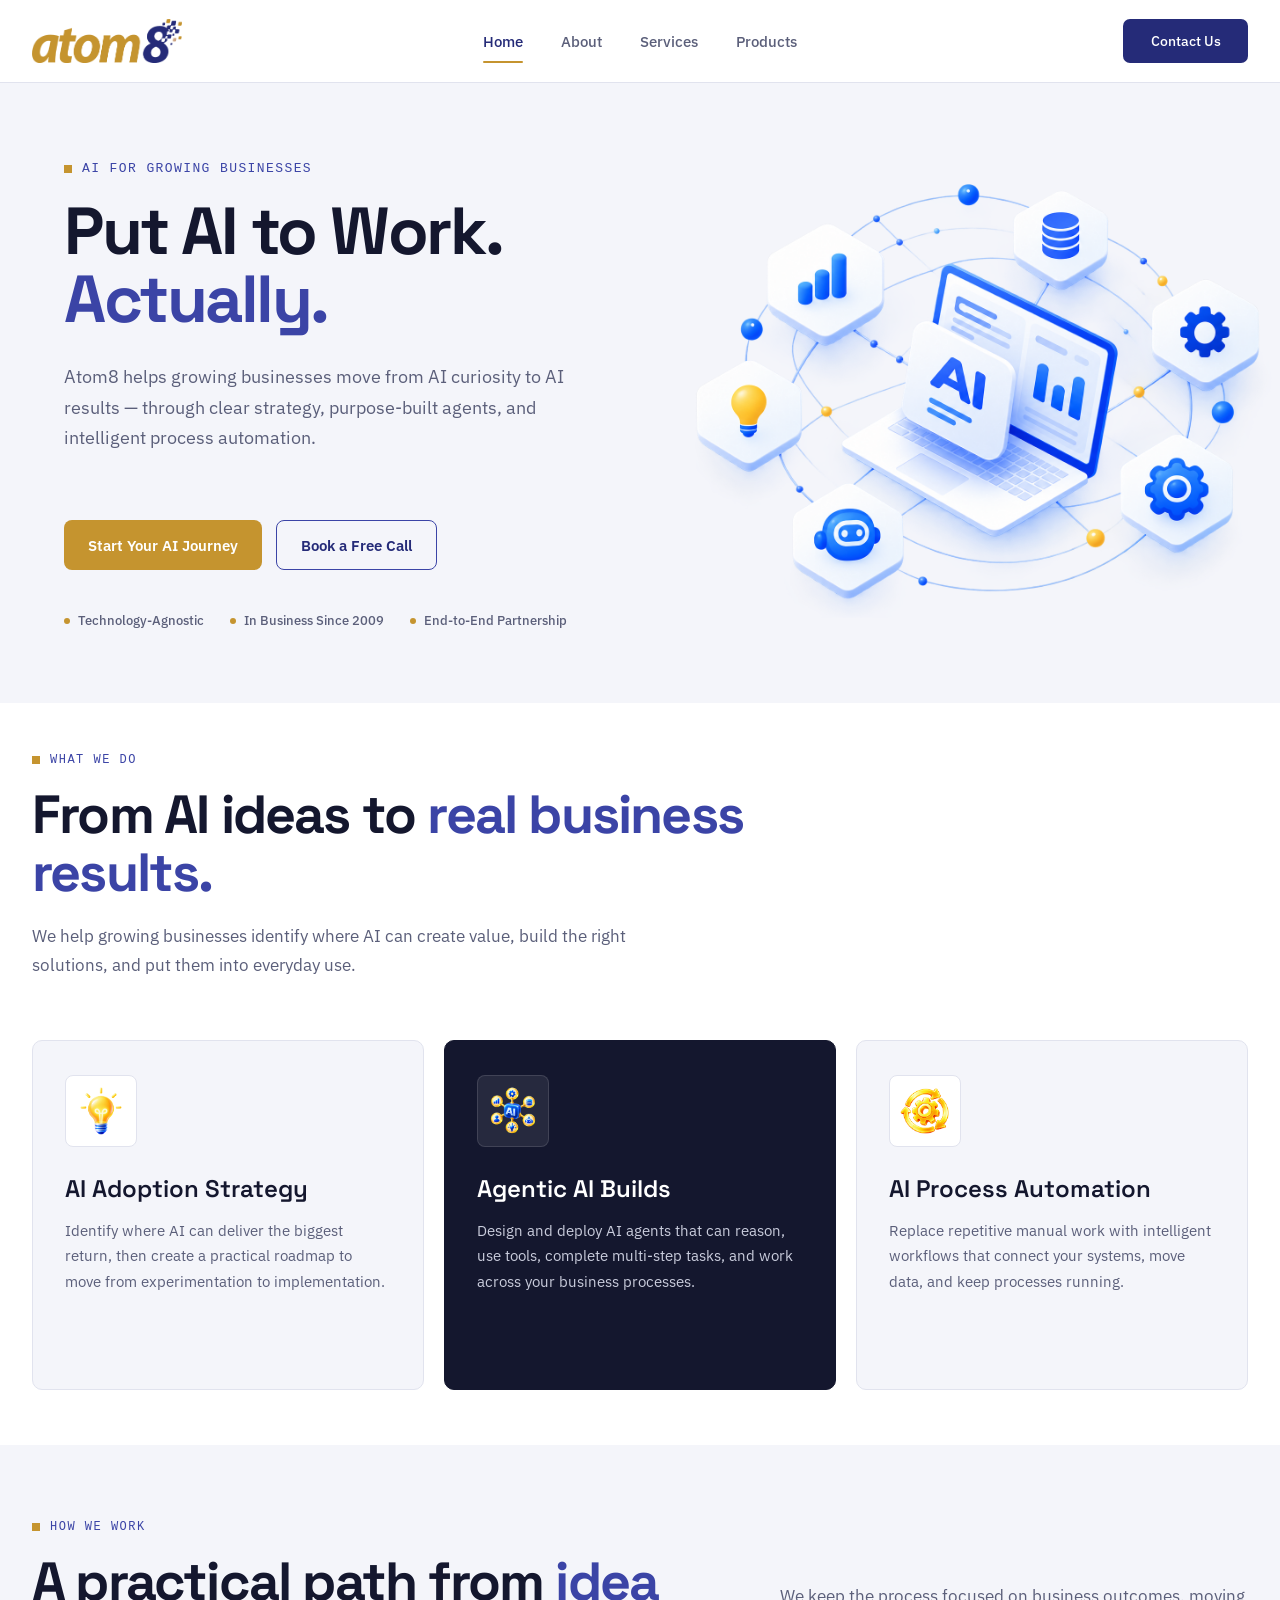
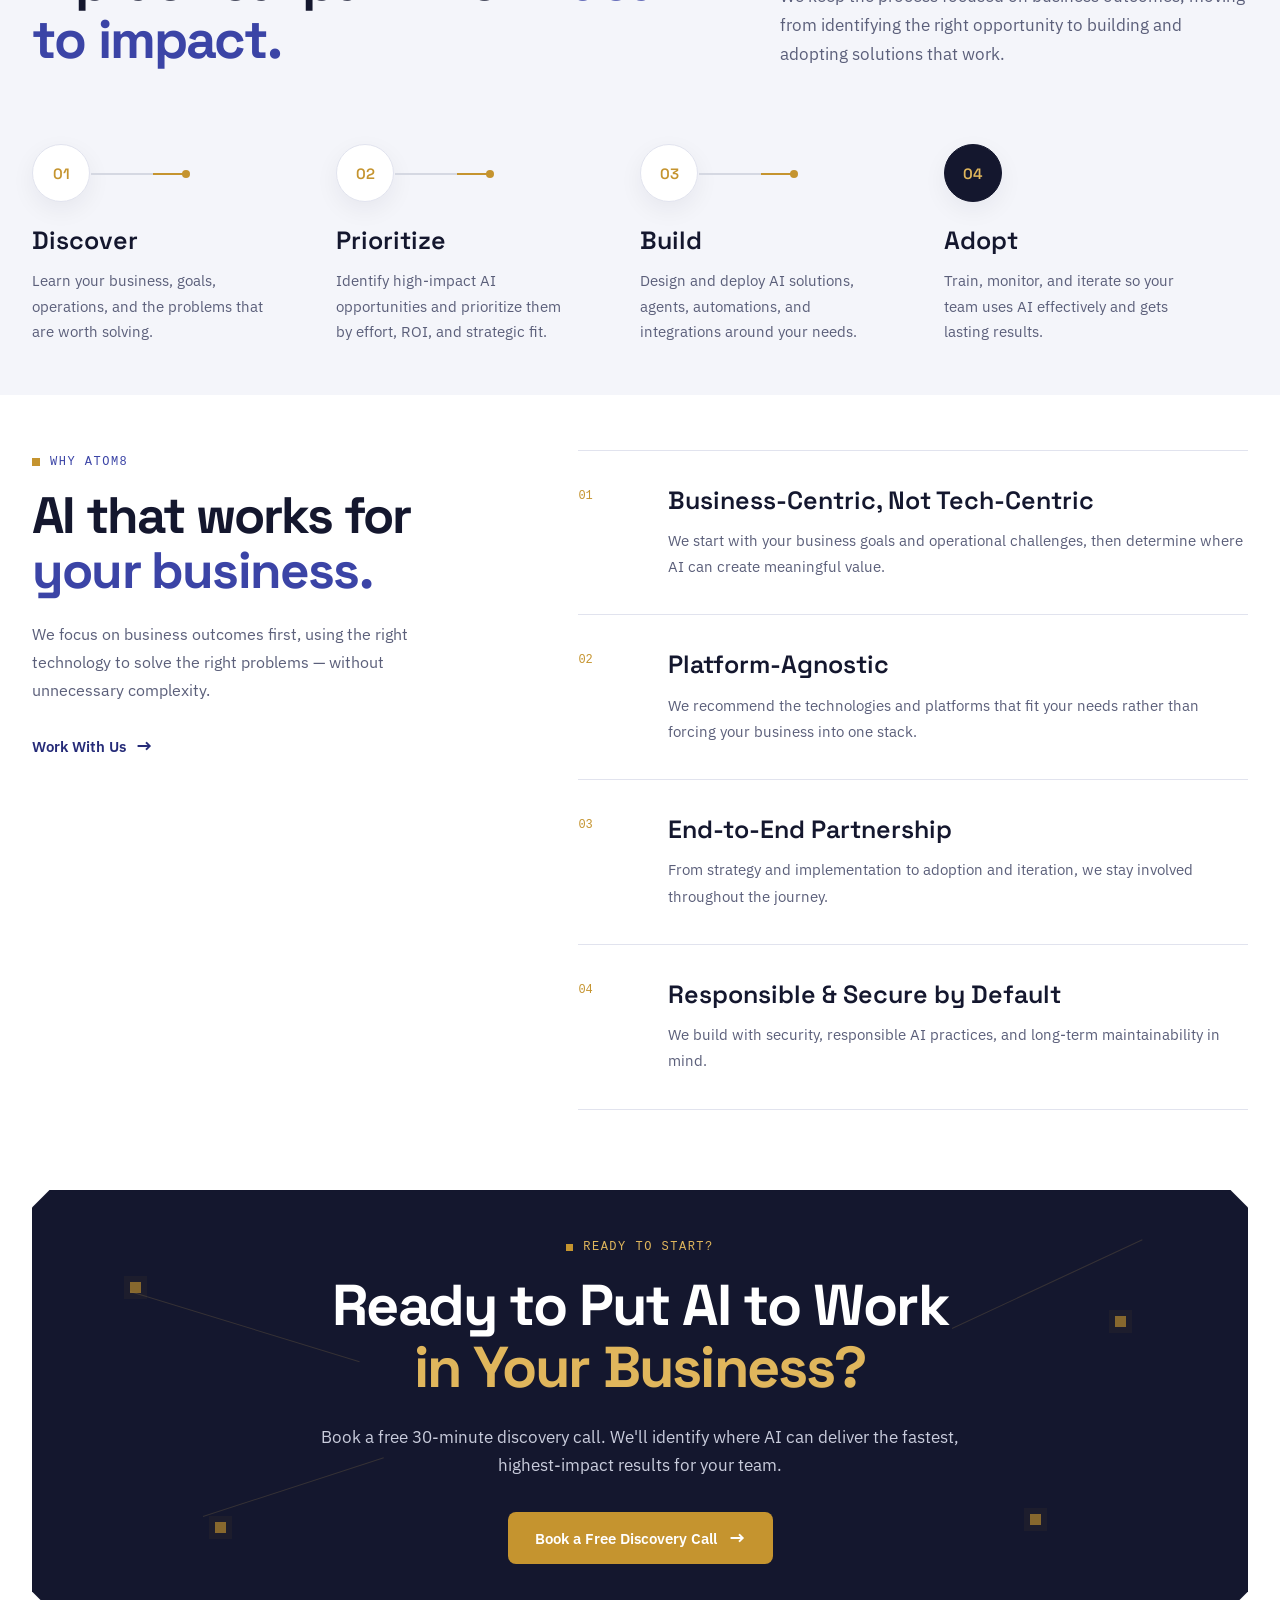
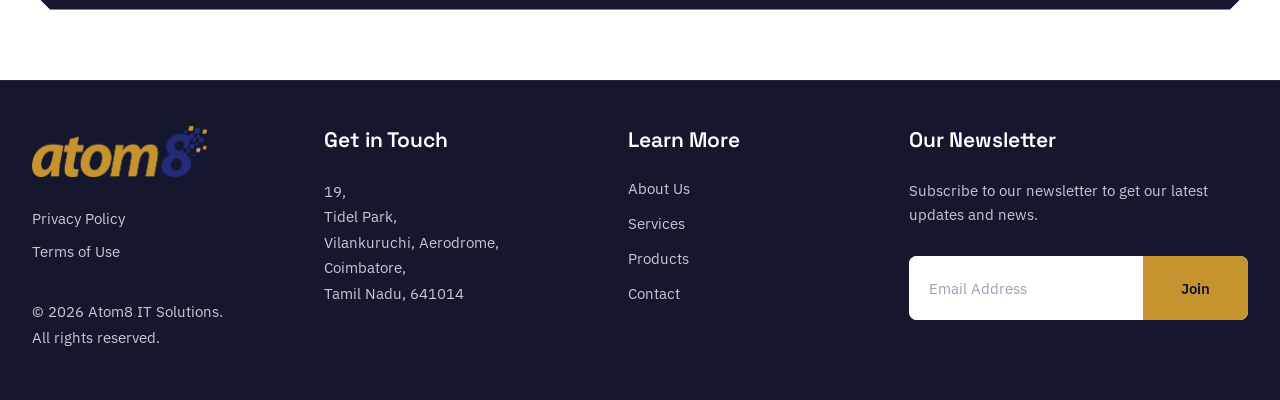
==== index.html @ bf9eb052 "Initial company website" ====
<!DOCTYPE html>
<html lang="en">
<head>
    <meta charset="UTF-8">
    <meta name="viewport" content="width=device-width, initial-scale=1.0">
    <title>Atom8 IT Solutions</title>
    <!-- Google Fonts -->
    <link rel="preconnect" href="https://fonts.googleapis.com">
    <link rel="preconnect" href="https://fonts.gstatic.com" crossorigin>
    <link
        href="https://fonts.googleapis.com/css2?family=Space+Grotesk:wght@500;600;700&family=IBM+Plex+Sans:wght@400;500;600&display=swap"
        rel="stylesheet"
    >
    <link rel="stylesheet" href="style.css">
</head>
<body>

    <!-- HEADER -->
    <header class="site-header">
        <div class="header-container">
            <!-- LOGO -->
            <a href="#" class="logo">
                <img src="assets/Atom8-Logo1.png" alt="Atom8 IT Solutions">
            </a>
            <!-- DESKTOP NAVIGATION -->
            <nav class="main-nav">
                <a href="#" class="nav-link active">Home</a>
                <a href="about.html" class="nav-link">About</a>
                <a href="#services" class="nav-link">Services</a>
                <a href="products.html" class="nav-link">Products</a>
            </nav>
            <!-- CONTACT -->
            <a href="#contact" class="contact-btn">
                Contact Us
            </a>
            <!-- MOBILE MENU -->
            <button class="menu-btn" id="menuBtn" aria-label="Open menu">
                <span></span>
                <span></span>
                <span></span>
            </button>
        </div>
        <!-- MOBILE NAVIGATION -->
        <nav class="mobile-nav" id="mobileNav">
            <a href="#" class="active">Home</a>
            <a href="about.html">About</a>
            <a href="#services">Services</a>
            <a href="products.html">Products</a>
            <a href="#contact">Contact Us</a>
        </nav>
    </header>

<!-- ================================
     HERO
================================= -->
<main>
    <section class="hero">
        <div class="hero-container">
            <!-- LEFT CONTENT -->
            <div class="hero-content">
                <span class="hero-label">
                    AI FOR GROWING BUSINESSES
                </span>
                <h1>
                    Put AI to Work.
                    <span>Actually.</span>
                </h1>
                <p>
                    Atom8 helps growing businesses move from AI curiosity
                    to AI results — through clear strategy, purpose-built
                    agents, and intelligent process automation.
                </p>
                <div class="hero-actions">
                    <a href="#contact" class="hero-btn primary">
                        Start Your AI Journey
                    </a>
                    <a href="#contact" class="hero-btn secondary">
                        Book a Free Call
                    </a>
                </div>
                <!-- TRUST POINTS -->
                <div class="hero-trust">

                    <div class="trust-item">
                        <span class="trust-dot"></span>
                        Technology-Agnostic
                    </div>
                    <div class="trust-item">
                        <span class="trust-dot"></span>
                        In Business Since 2009
                    </div>
                    <div class="trust-item">
                        <span class="trust-dot"></span>
                        End-to-End Partnership
                    </div>
                </div>
            </div>
            <div class="hero-visual">
                <img
                    src="assets/hero_sections.png"
                    alt="AI solutions and automation"
                    class="hero-image"
                >
            </div>
        </div>
    </section>
    <!-- ================================
        WHAT WE DO
    ================================= -->
    <section class="what-we-do" id="services">
        <div class="section-container">
            <div class="section-heading">
                <span class="section-label">
                    WHAT WE DO
                </span>
                <h2>
                    From AI ideas to
                    <span>real business results.</span>
                </h2>
                <p>
                    We help growing businesses identify where AI can create
                    value, build the right solutions, and put them into
                    everyday use.
                </p>
            </div>
            <div class="services-grid">
                <!-- SERVICE 1 -->
                <article class="service-card">
                    <div class="service-icon">
                        <img
                            src="assets/ai_adoption.png"
                            alt="AI Adoption Strategy"
                        >
                    </div>
                    <h3>
                        AI Adoption Strategy
                    </h3>
                    <p>
                        Identify where AI can deliver the biggest return,
                        then create a practical roadmap to move from
                        experimentation to implementation.
                    </p>
                </article>
                <!-- SERVICE 2 -->
                <article class="service-card featured">
                    <div class="service-icon">
                        <img
                            src="assets/agentic_ai.png"
                            alt="Agentic AI Builds"
                        >
                    </div>
                    <h3>
                        Agentic AI Builds
                    </h3>
                    <p>
                        Design and deploy AI agents that can reason,
                        use tools, complete multi-step tasks, and work
                        across your business processes.
                    </p>
                </article>
                <!-- SERVICE 3 -->
                <article class="service-card">
                    <div class="service-icon">
                        <img
                            src="assets/ai_process.png"
                            alt="AI Process Automation"
                        >
                    </div>
                    <h3>
                        AI Process Automation
                    </h3>
                    <p>
                        Replace repetitive manual work with intelligent
                        workflows that connect your systems, move data,
                        and keep processes running.
                    </p>
                </article>
            </div>
        </div>
    </section>

        <!-- ================================
                HOW WE WORK
        ================================= -->
        <section class="process-section">
            <div class="section-container">
                <div class="process-header">
                    <div>
                        <span class="section-label">
                            HOW WE WORK
                        </span>
                        <h2>
                            A practical path from
                            <span>idea to impact.</span>
                        </h2>
                    </div>
                    <p>
                        We keep the process focused on business outcomes,
                        moving from identifying the right opportunity to
                        building and adopting solutions that work.
                    </p>
                </div>
                <div class="process-flow">
                    <!-- STEP 01 -->
                    <div class="process-step">
                        <div class="process-top">
                            <span class="process-number">01</span>
                            <div class="process-node">
                                <span>01</span>
                            </div>
                        </div>
                        <h3>Discover</h3>
                        <p>
                            Learn your business, goals, operations, and
                            the problems that are worth solving.
                        </p>
                    </div>
                    <div class="process-connector"></div>
                    <!-- STEP 02 -->
                    <div class="process-step">
                        <div class="process-top">
                            <span class="process-number">02</span>
                            <div class="process-node">
                                <span>02</span>
                            </div>
                        </div>
                        <h3>Prioritize</h3>
                        <p>
                            Identify high-impact AI opportunities and
                            prioritize them by effort, ROI, and strategic fit.
                        </p>
                    </div>
                    <div class="process-connector"></div>
                    <!-- STEP 03 -->
                    <div class="process-step">
                        <div class="process-top">
                            <span class="process-number">03</span>
                            <div class="process-node">
                                <span>03</span>
                            </div>
                        </div>
                        <h3>Build</h3>
                        <p>
                            Design and deploy AI solutions, agents,
                            automations, and integrations around your needs.
                        </p>
                    </div>
                    <div class="process-connector"></div>
                    <!-- STEP 04 -->
                    <div class="process-step">
                        <div class="process-top">
                            <span class="process-number">04</span>
                            <div class="process-node">
                                <span>04</span>
                            </div>
                        </div>
                        <h3>Adopt</h3>
                        <p>
                            Train, monitor, and iterate so your team uses
                            AI effectively and gets lasting results.
                        </p>
                    </div>
                </div>
            </div>
        </section>

        <!-- ================================
            WHY ATOM8
        ================================= -->
        <section class="why-atom8" id="about">
            <div class="section-container">
                <div class="why-layout">
                    <!-- LEFT -->
                    <div class="why-heading">
                        <span class="section-label">
                            WHY ATOM8
                        </span>
                        <h2>
                            AI that works for
                            <span>your business.</span>
                        </h2>
                        <p>
                            We focus on business outcomes first, using the
                            right technology to solve the right problems —
                            without unnecessary complexity.
                        </p>
                        <a href="#contact" class="why-link">
                            Work With Us
                            <span>→</span>
                        </a>
                    </div>
                    <!-- RIGHT -->
                    <div class="why-points">
                        <!-- POINT 01 -->
                        <div class="why-point">
                            <div class="why-point-number">
                                01
                            </div>
                            <div class="why-point-content">
                                <h3>
                                    Business-Centric,
                                    Not Tech-Centric
                                </h3>
                                <p>
                                    We start with your business goals and
                                    operational challenges, then determine
                                    where AI can create meaningful value.
                                </p>
                            </div>
                        </div>
                        <!-- POINT 02 -->
                        <div class="why-point">
                            <div class="why-point-number">
                                02
                            </div>
                            <div class="why-point-content">
                                <h3>
                                    Platform-Agnostic
                                </h3>
                                <p>
                                    We recommend the technologies and
                                    platforms that fit your needs rather
                                    than forcing your business into one stack.
                                </p>
                            </div>
                        </div>
                        <!-- POINT 03 -->
                        <div class="why-point">
                            <div class="why-point-number">
                                03
                            </div>
                            <div class="why-point-content">
                                <h3>
                                    End-to-End Partnership
                                </h3>
                                <p>
                                    From strategy and implementation to
                                    adoption and iteration, we stay involved
                                    throughout the journey.
                                </p>
                            </div>
                        </div>
                        <!-- POINT 04 -->
                        <div class="why-point">
                            <div class="why-point-number">
                                04
                            </div>
                            <div class="why-point-content">
                                <h3>
                                    Responsible & Secure
                                    by Default
                                </h3>
                                <p>
                                    We build with security, responsible AI
                                    practices, and long-term maintainability
                                    in mind.
                                </p>
                            </div>
                        </div>
                    </div>
                </div>
            </div>
        </section>

        <!-- ================================
            FINAL CTA
        ================================= -->
        <section class="final-cta" id="contact">
            <div class="cta-container">
                <!-- NETWORK DECORATION -->
                <div class="cta-network">
                    <span class="cta-node cta-node-1"></span>
                    <span class="cta-node cta-node-2"></span>
                    <span class="cta-node cta-node-3"></span>
                    <span class="cta-node cta-node-4"></span>

                    <span class="cta-line cta-line-1"></span>
                    <span class="cta-line cta-line-2"></span>
                    <span class="cta-line cta-line-3"></span>
                </div>
                <!-- CONTENT -->
                <div class="cta-content">
                    <span class="cta-label">
                        READY TO START?
                    </span>
                    <h2>
                        Ready to Put AI to Work
                        <span>in Your Business?</span>
                    </h2>
                    <p>
                        Book a free 30-minute discovery call. We'll identify
                        where AI can deliver the fastest, highest-impact
                        results for your team.
                    </p>
                    <a href="#" class="cta-button">
                        Book a Free Discovery Call
                        <span>→</span>
                    </a>
                </div>
            </div>
        </section>
</main>
    <script>
        const menuBtn = document.getElementById("menuBtn");
        const mobileNav = document.getElementById("mobileNav");

        menuBtn.addEventListener("click", () => {
            mobileNav.classList.toggle("show");
            menuBtn.classList.toggle("open");
        });
    </script>
    <!-- ================================
        FOOTER
    ================================= -->
    <footer class="site-footer">
        <div class="footer-container">
            <!-- COLUMN 1 : BRAND -->
            <div class="footer-brand">
                <a href="#" class="footer-logo">
                    <img src="assets/Atom8-Logo1.png" alt="Atom8 IT Solutions">
                </a>
                <div class="footer-links">
                    <a href="#">Privacy Policy</a>
                    <a href="#">Terms of Use</a>
                </div>
                <p class="copyright">
                    © 2026 Atom8 IT Solutions.<br>
                    All rights reserved.
                </p>
            </div>
            <!-- COLUMN 2 : GET IN TOUCH -->
            <div class="footer-column">
                <h3>Get in Touch</h3>
                <p class="footer-address">
                    19,<br>
                    Tidel Park,<br>
                    Vilankuruchi, Aerodrome,<br>
                    Coimbatore,<br>
                    Tamil Nadu, 641014
                </p>
            </div>
            <!-- COLUMN 3 : LEARN MORE -->
            <div class="footer-column">
                <h3>Learn More</h3>
                <a href="about.html">About Us</a>
                <a href="#services">Services</a>
                <a href="products.html">Products</a>
                <a href="#contact">Contact</a>
            </div>
            <!-- COLUMN 4 : NEWSLETTER -->
            <div class="footer-column newsletter">
                <h3>Our Newsletter</h3>
                <p>
                    Subscribe to our newsletter to get our
                    latest updates and news.
                </p>
                <form class="newsletter-form">
                    <input
                        type="email"
                        placeholder="Email Address"
                        aria-label="Email Address"
                    >
                    <button type="submit">
                        Join
                    </button>
                </form>
            </div>
        </div>
    </footer>
</body>
</html>
---- style.css ----
/* ================================
   DESIGN SYSTEM
================================ */
:root {
    --navy-900: #14172E;
    --navy-700: #252B78;
    --navy-500: #3B44A6;
    --gold-600: #C5942F;
    --gold-400: #E0B65C;
    --tan-300: #CBA483;
    --white: #FFFFFF;
    --bg-light: #F4F5FA;
    --text: #191C33;
    --text-secondary: #5B5F7A;
    --border: #E1E3EE;
}


/* ================================
   RESET
================================ */

* {
    margin: 0;
    padding: 0;
    box-sizing: border-box;
}

html {
    scroll-behavior: smooth;
}

body {
    font-family: "IBM Plex Sans", sans-serif;
    color: var(--text);
    background: var(--white);
}

a {
    text-decoration: none;
}


/* ================================
   HEADER
================================ */

.site-header {
    width: 100%;
    background: var(--white);
    border-bottom: 1px solid var(--border);

    position: sticky;
    top: 0;
    z-index: 1000;
}


/* HEADER CONTAINER */

.header-container {
    width: min(1240px, calc(100% - 64px));
    height: 82px;

    margin: 0 auto;

    display: flex;
    align-items: center;
    justify-content: space-between;
}


/* ================================
   LOGO
================================ */

.logo {
    display: flex;
    align-items: center;

    flex-shrink: 0;
}

.logo img {
    display: block;

    width: 150px;
    height: auto;

    object-fit: contain;
}


/* ================================
   NAVIGATION
================================ */

.main-nav {
    position: absolute;
    left: 50%;
    transform: translateX(-50%);

    display: flex;
    align-items: center;
    gap: 38px;
}

.nav-link {
    position: relative;

    font-family: "IBM Plex Sans", sans-serif;
    font-size: 15px;
    font-weight: 500;

    color: var(--text-secondary);

    padding: 30px 0;

    transition: color 0.25s ease;
}

.nav-link:hover {
    color: var(--navy-700);
}


/* ACTIVE NAV */

.nav-link.active {
    color: var(--navy-700);
}


/* GOLD LINE */

.nav-link.active::after {
    content: "";

    position: absolute;

    left: 0;
    right: 0;
    bottom: 18px;

    height: 2px;

    background: var(--gold-600);

    border-radius: 2px;
}


/* ================================
   CONTACT BUTTON
================================ */

.contact-btn {
    display: inline-flex;
    align-items: center;
    justify-content: center;

    min-width: 125px;
    height: 44px;

    padding: 0 22px;

    background: var(--navy-700);
    color: var(--white);

    border-radius: 7px;

    font-family: "IBM Plex Sans", sans-serif;
    font-size: 14px;
    font-weight: 500;

    transition:
        background 0.25s ease,
        transform 0.25s ease;
}

.contact-btn:hover {
    background: var(--navy-500);

    transform: translateY(-1px);
}


/* ================================
   MOBILE MENU BUTTON
================================ */

.menu-btn {
    display: none;

    width: 42px;
    height: 42px;

    border: 1px solid var(--border);
    border-radius: 7px;

    background: var(--white);

    cursor: pointer;

    align-items: center;
    justify-content: center;
    flex-direction: column;

    gap: 5px;
}

.menu-btn span {
    width: 19px;
    height: 2px;

    background: var(--navy-700);

    border-radius: 2px;

    transition: 0.25s ease;
}


/* ================================
   MOBILE NAV
================================ */

.mobile-nav {
    display: none;

    width: 100%;

    padding: 12px 22px 20px;

    background: var(--white);

    border-top: 1px solid var(--border);
}

.mobile-nav a {
    display: block;

    padding: 14px 8px;

    font-size: 15px;
    font-weight: 500;

    color: var(--text-secondary);

    border-bottom: 1px solid var(--border);
}

.mobile-nav a:hover,
.mobile-nav a.active {
    color: var(--navy-700);
}

.mobile-nav a:last-child {
    margin-top: 10px;

    background: var(--navy-700);
    color: var(--white);

    text-align: center;

    border-radius: 7px;
    border: none;
}


/* ================================
   HERO SAMPLE
================================ */

.hero {
    min-height: 650px;

    display: flex;
    align-items: center;

    background:
        radial-gradient(
            circle at 85% 30%,
            rgba(59, 68, 166, 0.12),
            transparent 35%
        ),
        var(--white);
}

.hero-content {
    width: min(1240px, calc(100% - 64px));

    margin: 0 auto;
}

.hero-label {
    font-family: "IBM Plex Sans", sans-serif;

    font-size: 13px;
    font-weight: 500;

    color: var(--gold-600);

    margin-bottom: 15px;

    display: block;
}

.hero h1 {
    max-width: 680px;

    font-family: "Space Grotesk", sans-serif;

    font-size: clamp(42px, 5vw, 68px);
    line-height: 1.05;
    font-weight: 600;

    color: var(--navy-900);

    letter-spacing: -0.025em;
}

.hero p {
    max-width: 550px;

    margin-top: 24px;

    font-size: 17px;
    line-height: 1.7;

    color: var(--text-secondary);
}

.hero-btn {
    display: inline-flex;

    margin-top: 32px;

    padding: 13px 24px;

    background: var(--gold-600);
    color: var(--navy-900);

    border-radius: 7px;

    font-size: 14px;
    font-weight: 600;

    transition: 0.25s ease;
}

.hero-btn:hover {
    background: var(--gold-400);

    transform: translateY(-1px);
}


/* ================================
   TABLET
================================ */

@media (max-width: 900px) {

    .header-container {
        width: min(100% - 40px, 1240px);
    }

    .main-nav {
        gap: 22px;
        margin-right: 25px;
    }

    .logo img {
        width: 135px;
    }

}


/* ================================
   MOBILE
================================ */

@media (max-width: 768px) {

    .header-container {
        width: calc(100% - 40px);
        height: 72px;
    }

    .logo img {
        width: 125px;
    }

    .main-nav,
    .contact-btn {
        display: none;
    }

    .menu-btn {
        display: flex;
    }

    .mobile-nav.show {
        display: block;
    }

    .hero {
        min-height: 600px;
    }

    .hero-content {
        width: calc(100% - 40px);
    }

    .hero h1 {
        font-size: 42px;
    }

}


/* ================================
   SMALL MOBILE
================================ */

@media (max-width: 480px) {

    .header-container {
        width: calc(100% - 28px);
    }

    .logo img {
        width: 115px;
    }

    .hero-content {
        width: calc(100% - 28px);
    }

    .hero h1 {
        font-size: 36px;
    }

    .hero p {
        font-size: 15px;
    }

}

/* ================================
   FOOTER
================================ */

.site-footer {
    position: relative;

    background: var(--navy-900);
    color: #ffffff;

    padding: 45px 0 50px;

    border-top: 1px solid rgba(255, 255, 255, 0.08);
}


.footer-container {
    width: min(1240px, calc(100% - 64px));

    margin: 0 auto;

    display: grid;

    grid-template-columns:
        1.05fr
        1.1fr
        1fr
        1.25fr;

    gap: 60px;
}


/* ================================
   FOOTER BRAND
================================ */

.footer-logo {
    display: inline-flex;
    align-items: center;

    margin-bottom: 32px;
}

.footer-logo img {
    width: 175px;
    height: auto;

    display: block;
}


/* PRIVACY / TERMS */

.footer-links {
    display: flex;
    flex-direction: column;

    gap: 14px;
}

.footer-links a {
    color: #c7c9d4;

    font-size: 15px;
    font-weight: 400;

    transition: color 0.25s ease;
}

.footer-links a:hover {
    color: var(--gold-400);
}


/* COPYRIGHT */

.copyright {
    margin-top: 38px;

    color: #c7c9d4;

    font-size: 15px;
    line-height: 1.7;
}


/* ================================
   FOOTER COLUMNS
================================ */

.footer-column h3 {
    margin: 0 0 26px;

    font-family: "Space Grotesk", sans-serif;

    font-size: 21px;
    font-weight: 600;

    color: #ffffff;
}


.footer-column a {
    display: block;

    width: fit-content;

    margin-bottom: 16px;

    color: #c7c9d4;

    font-size: 15px;

    transition: color 0.25s ease;
}

.footer-column a:hover {
    color: var(--gold-400);
}


/* ================================
   ADDRESS
================================ */

.footer-address {
    color: #c7c9d4;

    font-size: 15px;

    line-height: 1.7;

    margin: 0;
}


/* ================================
   NEWSLETTER
================================ */

.newsletter p {
    max-width: 390px;

    color: #c7c9d4;

    font-size: 15px;

    line-height: 1.65;

    margin-bottom: 28px;
}


.newsletter-form {
    display: flex;

    width: 100%;
    max-width: 380px;

    height: 64px;

    background: #ffffff;

    border-radius: 8px;

    overflow: hidden;
}


.newsletter-form input {
    flex: 1;

    min-width: 0;

    border: none;
    outline: none;

    padding: 0 20px;

    font-family: "IBM Plex Sans", sans-serif;

    font-size: 15px;

    color: var(--text);

    background: #ffffff;
}


.newsletter-form input::placeholder {
    color: #9ba0b2;
}


.newsletter-form button {
    width: 105px;

    border: none;

    background: var(--gold-600);
    color: var(--navy-900);

    font-family: "IBM Plex Sans", sans-serif;

    font-size: 15px;
    font-weight: 600;

    cursor: pointer;

    transition: background 0.25s ease;
}


.newsletter-form button:hover {
    background: var(--gold-400);
}


/* ================================
   TABLET
================================ */

@media (max-width: 1000px) {

    .footer-container {
        grid-template-columns: 1fr 1fr;

        gap: 50px;
    }

}


/* ================================
   MOBILE
================================ */

@media (max-width: 600px) {

    .site-footer {
        padding: 55px 0 80px;
    }

    .footer-container {
        width: calc(100% - 40px);

        grid-template-columns: 1fr;

        gap: 42px;
    }

    .footer-logo img {
        width: 155px;
    }

    .footer-column h3 {
        font-size: 19px;
        margin-bottom: 18px;
    }

    .newsletter-form {
        height: 56px;
    }

}

/* =================================
   HERO SECTION
================================= */

.hero {
    position: relative;
    overflow: hidden;
    background: #F4F5FA;
    min-height: 590px;
    display: flex;
    align-items: center;
}

.hero-container {
    width: min(1240px, calc(100% - 64px));
    margin: 0 auto;

    display: grid;
    grid-template-columns: 1.05fr 0.95fr;
    align-items: center;
    gap: 70px;

    padding: 70px 0;
}


/* LEFT CONTENT */

.hero-content {
    max-width: 650px;
}

.hero-label {
    display: inline-flex;
    align-items: center;
    gap: 10px;

    font-family: "IBM Plex Mono", monospace;
    font-size: 13px;
    font-weight: 500;
    letter-spacing: 1.4px;
    text-transform: uppercase;

    color: #3B44A6;

    margin-bottom: 22px;
}

.hero-label::before {
    content: "";
    width: 8px;
    height: 8px;

    background: #C5942F;
    display: inline-block;
}


.hero h1 {
    margin: 0;

    font-family: "Space Grotesk", sans-serif;
    font-size: clamp(52px, 5.2vw, 78px);
    line-height: 1.02;
    letter-spacing: -2.5px;
    font-weight: 700;

    color: #14172E;
}

.hero h1 span {
    color: #3B44A6;
}


.hero-content > p {
    max-width: 590px;

    margin: 28px 0 34px;

    font-family: "IBM Plex Sans", sans-serif;
    font-size: 18px;
    line-height: 1.7;

    color: #5B5F7A;
}


/* HERO BUTTONS */

.hero-actions {
    display: flex;
    align-items: center;
    gap: 14px;
    flex-wrap: wrap;
}

.hero-btn {
    min-height: 50px;
    padding: 0 24px;

    display: inline-flex;
    align-items: center;
    justify-content: center;

    font-family: "IBM Plex Sans", sans-serif;
    font-size: 15px;
    font-weight: 600;

    text-decoration: none;

    border-radius: 8px;

    transition:
        transform 0.2s ease,
        background 0.2s ease,
        color 0.2s ease;
}

.hero-btn:hover {
    transform: translateY(-2px);
}

.hero-btn.primary {
    background: #C5942F;
    color: #FFFFFF;
}

.hero-btn.primary:hover {
    background: #E0B65C;
    color: #14172E;
}

.hero-btn.secondary {
    border: 1px solid #3B44A6;
    color: #252B78;
    background: transparent;
}

.hero-btn.secondary:hover {
    background: #3B44A6;
    color: #FFFFFF;
}


/* TRUST POINTS */

.hero-trust {
    display: flex;
    align-items: center;
    flex-wrap: wrap;
    gap: 20px 26px;

    margin-top: 42px;
}

.trust-item {
    display: flex;
    align-items: center;
    gap: 8px;

    font-family: "IBM Plex Sans", sans-serif;
    font-size: 13px;
    font-weight: 500;

    color: #5B5F7A;
}

.trust-dot {
    width: 6px;
    height: 6px;

    background: #C5942F;
    border-radius: 50%;
}


/* =================================
   NETWORK VISUAL
================================= */

.hero-visual {
    position: relative;

    min-height: 480px;

    display: flex;
    align-items: center;
    justify-content: center;
}

.network-grid {
    position: relative;

    width: 440px;
    height: 440px;

    border: 1px solid rgba(59, 68, 166, 0.12);

    background:
        radial-gradient(
            circle at center,
            rgba(59, 68, 166, 0.12),
            transparent 55%
        );

    border-radius: 50%;
}


/* NETWORK LINES */

.network-line {
    position: absolute;

    height: 1px;

    background: rgba(59, 68, 166, 0.25);

    transform-origin: left center;
}

.line-1 {
    width: 190px;
    left: 115px;
    top: 145px;
    transform: rotate(25deg);
}

.line-2 {
    width: 170px;
    left: 220px;
    top: 205px;
    transform: rotate(70deg);
}

.line-3 {
    width: 180px;
    left: 110px;
    top: 275px;
    transform: rotate(-25deg);
}

.line-4 {
    width: 150px;
    left: 180px;
    top: 225px;
    transform: rotate(160deg);
}

.line-5 {
    width: 170px;
    left: 210px;
    top: 190px;
    transform: rotate(-45deg);
}


/* NETWORK NODES */

.network-node {
    position: absolute;

    width: 13px;
    height: 13px;

    background: #C5942F;

    box-shadow:
        0 0 0 5px rgba(197, 148, 47, 0.10);
}

.node-1 {
    left: 95px;
    top: 130px;
}

.node-2 {
    right: 85px;
    top: 165px;
}

.node-3 {
    left: 70px;
    bottom: 120px;
}

.node-4 {
    right: 105px;
    bottom: 90px;
}

.node-5 {
    left: 210px;
    top: 65px;
}

.node-6 {
    left: 220px;
    bottom: 55px;
}

.node-7 {
    right: 45px;
    top: 275px;
}


/* AI CORE */

.network-core {
    position: absolute;

    width: 125px;
    height: 125px;

    top: 50%;
    left: 50%;

    transform: translate(-50%, -50%);

    display: flex;
    align-items: center;
    justify-content: center;

    background: #14172E;

    border: 8px solid #FFFFFF;

    box-shadow:
        0 18px 50px rgba(20, 23, 46, 0.22);

    border-radius: 50%;
}

.network-core span {
    font-family: "Space Grotesk", sans-serif;
    font-size: 30px;
    font-weight: 700;

    color: #E0B65C;
}


/* =================================
   HERO RESPONSIVE
================================= */

@media (max-width: 900px) {

    .hero {
        min-height: auto;
    }

    .hero-container {
        grid-template-columns: 1fr;
        gap: 30px;
        padding: 70px 0;
    }

    .hero-content {
        max-width: 700px;
    }

    .hero h1 {
        font-size: clamp(46px, 9vw, 68px);
    }

    .hero-visual {
        min-height: 400px;
    }

    .network-grid {
        width: 360px;
        height: 360px;
    }

}


@media (max-width: 600px) {

    .hero-container {
        width: min(100% - 40px, 1240px);
        padding: 55px 0;
    }

    .hero h1 {
        font-size: 46px;
        line-height: 1.05;
        letter-spacing: -1.8px;
    }

    .hero-content > p {
        font-size: 16px;
        line-height: 1.65;
    }

    .hero-actions {
        align-items: stretch;
        flex-direction: column;
    }

    .hero-btn {
        width: 100%;
    }

    .hero-trust {
        gap: 14px;
        margin-top: 30px;
    }

    .hero-visual {
        min-height: 330px;
    }

    .network-grid {
        width: 300px;
        height: 300px;
    }

    .network-core {
        width: 95px;
        height: 95px;
    }

    .network-core span {
        font-size: 24px;
    }

}
/* =================================
   WHAT WE DO
================================= */

.what-we-do {
    position: relative;
    background: #FFFFFF;
    padding: 45px 0 55px;
}

.section-container {
    width: min(1240px, calc(100% - 64px));
    margin: 0 auto;
}


/* SECTION HEADING */

.section-heading {
    max-width: 720px;
    margin-bottom: 60px;
}

.section-label {
    display: inline-flex;
    align-items: center;
    gap: 10px;

    font-family: "IBM Plex Mono", monospace;
    font-size: 12px;
    font-weight: 500;
    letter-spacing: 1.5px;

    color: #3B44A6;
}

.section-label::before {
    content: "";

    width: 8px;
    height: 8px;

    background: #C5942F;
}


.section-heading h2 {
    margin: 18px 0 20px;

    font-family: "Space Grotesk", sans-serif;
    font-size: clamp(40px, 4.2vw, 60px);
    line-height: 1.08;
    letter-spacing: -1.8px;
    font-weight: 700;

    color: #14172E;
}

.section-heading h2 span {
    color: #3B44A6;
}


.section-heading p {
    max-width: 650px;

    margin: 0;

    font-family: "IBM Plex Sans", sans-serif;
    font-size: 17px;
    line-height: 1.7;

    color: #5B5F7A;
}


/* SERVICES GRID */

.services-grid {
    display: grid;
    grid-template-columns: repeat(3, 1fr);
    gap: 20px;
}


/* SERVICE CARD */

.service-card {
    position: relative;

    min-height: 350px;

    padding: 34px 32px 30px;

    background: #F4F5FA;

    border: 1px solid #E1E3EE;
    border-radius: 10px;

    display: flex;
    flex-direction: column;

    transition:
        transform 0.25s ease,
        border-color 0.25s ease,
        box-shadow 0.25s ease;
}

.service-card:hover {
    transform: translateY(-6px);

    border-color: #C5942F;

    box-shadow:
        0 18px 45px rgba(20, 23, 46, 0.08);
}


/* FEATURED CARD */

.service-card.featured {
    background: #14172E;
    border-color: #14172E;
}

.service-card.featured h3 {
    color: #FFFFFF;
}

.service-card.featured p {
    color: #C9CCDC;
}

.service-card.featured .service-number {
    color: #E0B65C;
}

.service-card.featured .service-link {
    color: #E0B65C;
}


/* NUMBER */

.service-number {
    font-family: "IBM Plex Mono", monospace;
    font-size: 13px;
    font-weight: 500;

    color: #3B44A6;

    margin-bottom: 28px;
}


/* ICON */

.service-icon {
    width: 72px;
    height: 72px;

    display: flex;
    align-items: center;
    justify-content: center;

    background: #FFFFFF;

    border: 1px solid #E1E3EE;
    border-radius: 8px;

    margin-bottom: 28px;
}

.service-icon img {
    width: 52px;
    height: 52px;
    object-fit: contain;
    display: block;
}

.service-card.featured .service-icon {
    background: rgba(255, 255, 255, 0.08);
    border-color: rgba(255, 255, 255, 0.12);
}


/* CARD CONTENT */
.service-card h3 {
    margin: 0 0 14px;
    font-family: "Space Grotesk", sans-serif;
    font-size: 24px;
    line-height: 1.2;
    font-weight: 600;
    color: #14172E;
}

.service-card p {
    margin: 0;
    font-family: "IBM Plex Sans", sans-serif;
    font-size: 15px;
    line-height: 1.7;
    color: #5B5F7A;
}
/* LINK */

.service-link {
    margin-top: auto;
    padding-top: 28px;
    display: inline-flex;
    align-items: center;
    gap: 9px;
    width: fit-content;
    font-family: "IBM Plex Sans", sans-serif;
    font-size: 14px;
    font-weight: 600;
    color: #252B78;
    text-decoration: none;
}
.service-link span {
    font-size: 18px;
    transition: transform 0.2s ease;
}
.service-link:hover span {
    transform: translateX(4px);
}
/* =================================
   WHAT WE DO RESPONSIVE
================================= */
@media (max-width: 900px) {
    .what-we-do {
        padding: 80px 0 90px;
    }
    .services-grid {
        grid-template-columns: 1fr;
    }
    .service-card {
        min-height: 330px;
    }
}
@media (max-width: 600px) {
    .section-container {
        width: min(100% - 40px, 1240px);
    }
    .what-we-do {
        padding: 70px 0 80px;
    }
    .section-heading {
        margin-bottom: 40px;
    }
    .section-heading h2 {
        font-size: 40px;
        letter-spacing: -1.2px;
    }
    .section-heading p {
        font-size: 16px;
    }
    .service-card {
        padding: 28px 24px;
    }
}

/* =================================
   HOW WE WORK
================================= */
.process-section {
    position: relative;
    background: #F4F5FA;
    padding: 70px 0 50px;
}
/* HEADER */

.process-header {
    display: grid;
    grid-template-columns: 1fr 0.7fr;
    align-items: end;
    gap: 80px;

    margin-bottom: 75px;
}

.process-header h2 {
    margin: 18px 0 0;

    font-family: "Space Grotesk", sans-serif;
    font-size: clamp(40px, 4.2vw, 60px);
    line-height: 1.08;
    letter-spacing: -1.8px;
    font-weight: 700;

    color: #14172E;
}

.process-header h2 span {
    color: #3B44A6;
}

.process-header > p {
    margin: 0;

    font-family: "IBM Plex Sans", sans-serif;
    font-size: 17px;
    line-height: 1.7;

    color: #5B5F7A;
}


/* PROCESS FLOW */

.process-flow {
    display: grid;
    grid-template-columns: 1fr auto 1fr auto 1fr auto 1fr;
    align-items: start;
    gap: 0;
}


/* STEP */

.process-step {
    position: relative;
    min-width: 0;
}

.process-top {
    position: relative;

    display: flex;
    align-items: center;
    justify-content: flex-start;

    margin-bottom: 22px;
}

.process-number {
    display: none;
}

.process-number {
    font-family: "IBM Plex Mono", monospace;
    font-size: 12px;
    font-weight: 500;

    color: #3B44A6;
}

.process-node {
    width: 58px;
    height: 58px;

    display: flex;
    align-items: center;
    justify-content: center;

    background: #FFFFFF;

    border: 1px solid #E1E3EE;
    border-radius: 50%;

    box-shadow: 0 8px 25px rgba(20, 23, 46, 0.06);

    position: relative;
    z-index: 2;
}

.process-node span {
    font-family: "Space Grotesk", sans-serif;
    font-size: 15px;
    font-weight: 600;

    color: #C5942F;
}


/* STEP TEXT */

.process-step h3 {
    margin: 0 0 12px;

    font-family: "Space Grotesk", sans-serif;
    font-size: 25px;
    font-weight: 600;

    color: #14172E;
}

.process-step p {
    margin: 0;

    max-width: 240px;

    font-family: "IBM Plex Sans", sans-serif;
    font-size: 15px;
    line-height: 1.7;

    color: #5B5F7A;
}


/* CONNECTORS */

.process-connector {
    width: 95px;
    height: 2px;

    margin: 29px 0 0 -245px;

    position: relative;
    z-index: 2;

    background: linear-gradient(
        to right,
        #D5D8E2 0%,
        #D5D8E2 65%,
        #C5942F 65%,
        #C5942F 100%
    ) !important;
}

/* small yellow circle at the end */
.process-connector::after {
    content: "";
    position: absolute;

    width: 8px;
    height: 8px;

    background: #C5942F;
    border-radius: 50%;

    right: -4px;
    top: 50%;
    transform: translateY(-50%);
}

/* LAST STEP HIGHLIGHT */

.process-step:last-child .process-node {
    background: #14172E;
    border-color: #14172E;
}

.process-step:last-child .process-node span {
    color: #E0B65C;
}


/* =================================
   PROCESS RESPONSIVE
================================= */

@media (max-width: 1000px) {

    .process-header {
        grid-template-columns: 1fr;
        gap: 25px;
    }

    .process-flow {
        grid-template-columns: 1fr 1fr;
        gap: 50px 30px;
    }

    .process-connector {
        display: none;
    }

    .process-step p {
        max-width: 100%;
    }

}


@media (max-width: 600px) {

    .process-section {
        padding: 75px 0 85px;
    }

    .process-header {
        margin-bottom: 50px;
    }

    .process-header h2 {
        font-size: 40px;
        letter-spacing: -1.2px;
    }

    .process-header > p {
        font-size: 16px;
    }

    .process-flow {
        grid-template-columns: 1fr;
        gap: 38px;
    }

    .process-top {
        margin-bottom: 20px;
    }

    .process-step h3 {
        font-size: 23px;
    }
}
/* =================================
   WHY ATOM8
================================= */

.why-atom8 {
    position: relative;
    background: #FFFFFF;
    padding: 55px 0 45px;
}

.why-layout {
    display: grid;
    grid-template-columns: 0.8fr 1.2fr;

    gap: 100px;

    align-items: start;
}


/* LEFT HEADING */

.why-heading {
    position: sticky;
    top: 120px;
}

.why-heading h2 {
    margin: 18px 0 22px;

    font-family: "Space Grotesk", sans-serif;
    font-size: clamp(42px, 4vw, 58px);
    line-height: 1.08;
    letter-spacing: -1.8px;
    font-weight: 700;

    color: #14172E;
}

.why-heading h2 span {
    color: #3B44A6;
}

.why-heading > p {
    max-width: 430px;

    margin: 0 0 30px;

    font-family: "IBM Plex Sans", sans-serif;
    font-size: 16px;
    line-height: 1.75;

    color: #5B5F7A;
}


/* LINK */

.why-link {
    display: inline-flex;
    align-items: center;
    gap: 10px;

    font-family: "IBM Plex Sans", sans-serif;
    font-size: 15px;
    font-weight: 600;

    color: #252B78;

    text-decoration: none;
}

.why-link span {
    font-size: 19px;

    transition: transform 0.2s ease;
}

.why-link:hover span {
    transform: translateX(5px);
}


/* RIGHT POINTS */

.why-points {
    border-top: 1px solid #E1E3EE;
}


/* SINGLE POINT */

.why-point {
    display: grid;
    grid-template-columns: 65px 1fr;

    gap: 25px;

    padding: 34px 0;

    border-bottom: 1px solid #E1E3EE;
}

.why-point-number {
    padding-top: 4px;

    font-family: "IBM Plex Mono", monospace;
    font-size: 12px;
    font-weight: 500;

    color: #C5942F;
}

.why-point-content {
    max-width: 620px;
}

.why-point-content h3 {
    margin: 0 0 12px;

    font-family: "Space Grotesk", sans-serif;
    font-size: 25px;
    line-height: 1.25;
    font-weight: 600;

    color: #14172E;
}

.why-point-content p {
    margin: 0;

    font-family: "IBM Plex Sans", sans-serif;
    font-size: 15px;
    line-height: 1.75;

    color: #5B5F7A;
}


/* HOVER */

.why-point {
    transition:
        padding-left 0.25s ease,
        background 0.25s ease;
}

.why-point:hover {
    padding-left: 12px;
}

.why-point:hover .why-point-number {
    color: #3B44A6;
}


/* =================================
   WHY ATOM8 RESPONSIVE
================================= */

@media (max-width: 900px) {

    .why-atom8 {
        padding: 85px 0 95px;
    }

    .why-layout {
        grid-template-columns: 1fr;
        gap: 60px;
    }

    .why-heading {
        position: static;
    }

    .why-heading > p {
        max-width: 650px;
    }

}


@media (max-width: 600px) {

    .why-atom8 {
        padding: 70px 0 80px;
    }

    .why-layout {
        gap: 45px;
    }

    .why-heading h2 {
        font-size: 40px;
        letter-spacing: -1.2px;
    }

    .why-heading > p {
        font-size: 16px;
    }

    .why-point {
        grid-template-columns: 42px 1fr;
        gap: 15px;

        padding: 28px 0;
    }

    .why-point:hover {
        padding-left: 0;
    }

    .why-point-content h3 {
        font-size: 22px;
    }

    .why-point-content p {
        font-size: 15px;
    }

}
/* =================================
   FINAL CTA
================================= */

.final-cta {
    position: relative;
    overflow: hidden;
    background: #FFFFFF;
    padding: 35px 0 70px;
}

.cta-container {
    position: relative;
    overflow: hidden;

    width: min(1240px, calc(100% - 64px));
    min-height: 420px;

    margin: 0 auto;

    display: flex;
    align-items: center;
    justify-content: center;

    background: #14172E;

    border: 1px solid rgba(20, 23, 46, 0.08);

    /* CUT CORNERS */
    clip-path: polygon(
        18px 0,
        calc(100% - 18px) 0,
        100% 18px,
        100% calc(100% - 18px),
        calc(100% - 18px) 100%,
        18px 100%,
        0 calc(100% - 18px),
        0 18px
    );
}


/* CONTENT */

.cta-content {
    position: relative;
    z-index: 2;

    max-width: 780px;

    text-align: center;
}

.cta-label {
    display: inline-flex;
    align-items: center;
    gap: 10px;

    font-family: "IBM Plex Mono", monospace;
    font-size: 12px;
    font-weight: 500;
    letter-spacing: 1.5px;

    color: #E0B65C;

    margin-bottom: 20px;
}

.cta-label::before {
    content: "";

    width: 7px;
    height: 7px;

    background: #C5942F;
}


.cta-content h2 {
    margin: 0;

    font-family: "Space Grotesk", sans-serif;
    font-size: clamp(42px, 4.5vw, 64px);
    line-height: 1.08;
    letter-spacing: -1.8px;
    font-weight: 700;

    color: #FFFFFF;
}

.cta-content h2 span {
    display: block;
    color: #E0B65C;
}


.cta-content p {
    max-width: 650px;

    margin: 24px auto 32px;

    font-family: "IBM Plex Sans", sans-serif;
    font-size: 17px;
    line-height: 1.7;

    color: #C9CCDC;
}


/* BUTTON */

.cta-button {
    display: inline-flex;
    align-items: center;
    justify-content: center;
    gap: 12px;

    min-height: 52px;
    padding: 0 27px;

    background: #C5942F;
    color: #FFFFFF;

    border-radius: 8px;

    font-family: "IBM Plex Sans", sans-serif;
    font-size: 15px;
    font-weight: 600;

    text-decoration: none;

    transition:
        transform 0.2s ease,
        background 0.2s ease;
}

.cta-button span {
    font-size: 19px;

    transition: transform 0.2s ease;
}

.cta-button:hover {
    background: #E0B65C;
    color: #14172E;

    transform: translateY(-2px);
}

.cta-button:hover span {
    transform: translateX(4px);
}


/* =================================
   NETWORK DECORATION
================================= */

.cta-network {
    position: absolute;

    inset: 0;

    pointer-events: none;

    opacity: 0.65;
}

.cta-node {
    position: absolute;

    width: 11px;
    height: 11px;

    background: #C5942F;

    box-shadow:
        0 0 0 6px rgba(197, 148, 47, 0.08);
}

.cta-node-1 {
    left: 8%;
    top: 22%;
}

.cta-node-2 {
    right: 10%;
    top: 30%;
}

.cta-node-3 {
    left: 15%;
    bottom: 18%;
}

.cta-node-4 {
    right: 17%;
    bottom: 20%;
}


.cta-line {
    position: absolute;

    height: 1px;

    background: rgba(224, 182, 92, 0.25);

    transform-origin: left center;
}

.cta-line-1 {
    width: 240px;

    left: 8%;
    top: 24%;

    transform: rotate(17deg);
}

.cta-line-2 {
    width: 210px;

    right: 7%;
    top: 33%;

    transform: rotate(-25deg);
}

.cta-line-3 {
    width: 190px;

    left: 14%;
    bottom: 22%;

    transform: rotate(-18deg);
}


/* =================================
   FINAL CTA RESPONSIVE
================================= */

@media (max-width: 700px) {

    .final-cta {
        padding: 75px 0 80px;
    }

    .cta-container {
        width: min(100% - 40px, 1240px);
        min-height: 420px;
        padding: 40px 20px;
    }

    .cta-content h2 {
        font-size: 40px;
        letter-spacing: -1.2px;
    }

    .cta-content p {
        font-size: 16px;
    }

    .cta-button {
        width: 100%;
    }

    .cta-node-1,
    .cta-node-3 {
        left: 5%;
    }

    .cta-node-2,
    .cta-node-4 {
        right: 5%;
    }

}
/* =================================
   HERO IMAGE
================================= */

.hero-visual {
    display: flex;
    align-items: center;
    justify-content: center;
}

.hero-image {
    width: 115%;
    max-width: 680px;
    height: auto;
    display: block;
    object-fit: contain;
    transform: scale(1.08);
}

@media (max-width: 900px) {

    .hero-image {
        max-width: 480px;
    }

}

@media (max-width: 600px) {

    .hero-image {
        max-width: 340px;
    }

}
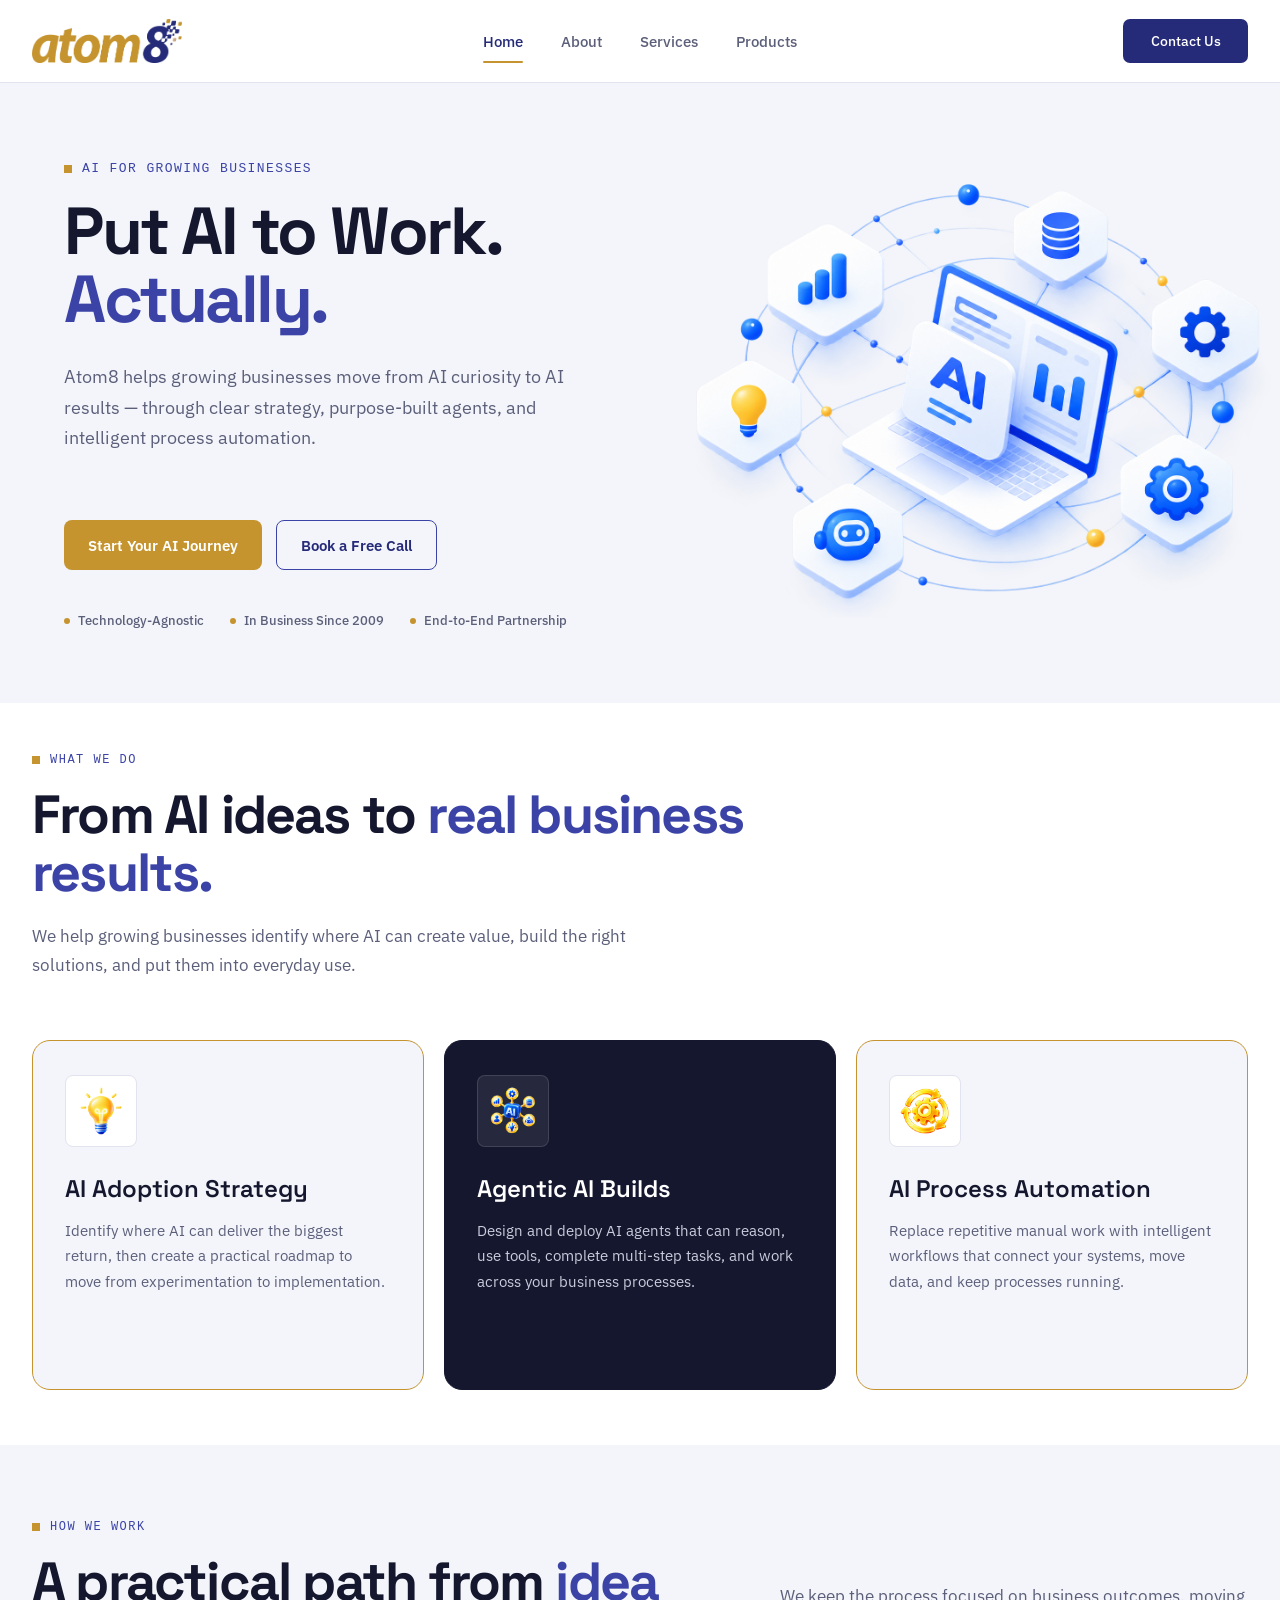
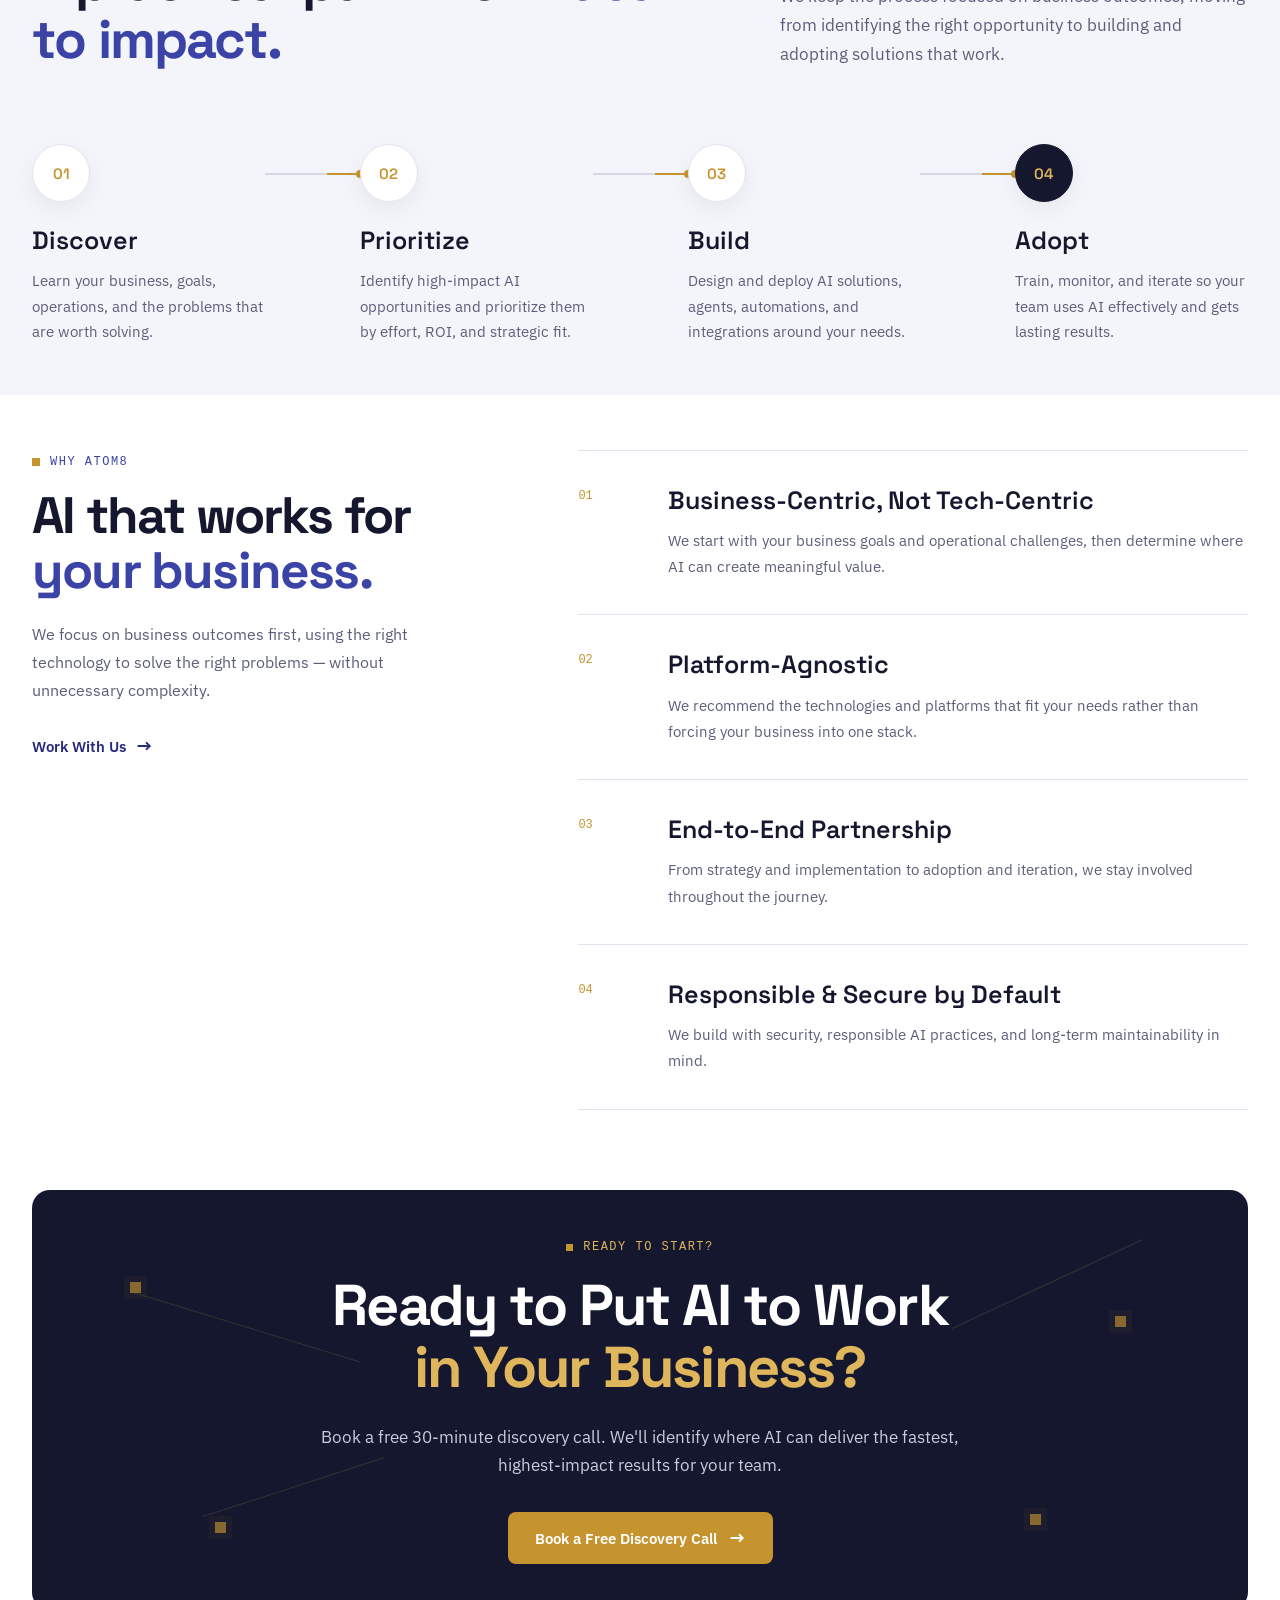
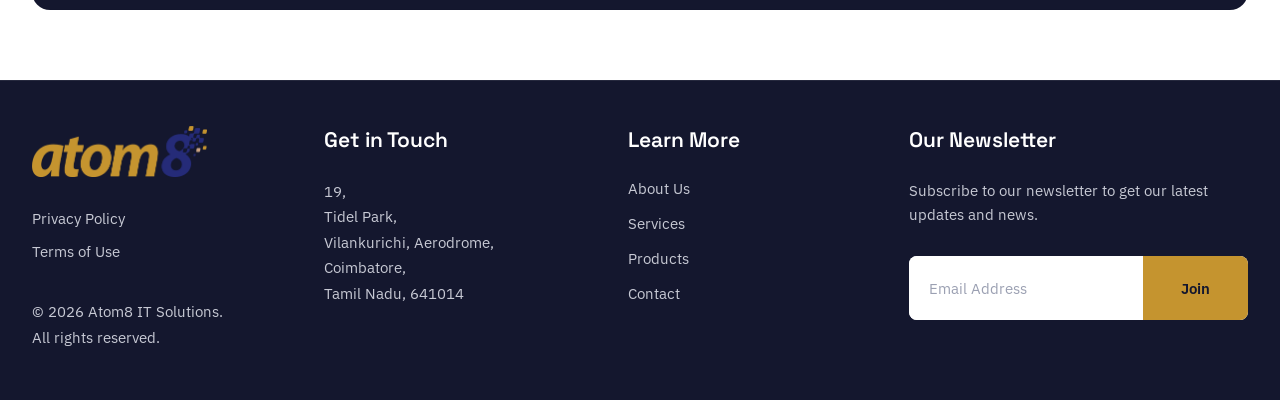
==== commit c8bd0122: "Initial company website" ====
--- a/index.html
+++ b/index.html
@@ -26,11 +26,11 @@
             <nav class="main-nav">
                 <a href="#" class="nav-link active">Home</a>
                 <a href="about.html" class="nav-link">About</a>
-                <a href="#services" class="nav-link">Services</a>
+                <a href="services.html" class="nav-link">Services</a>
                 <a href="products.html" class="nav-link">Products</a>
             </nav>
             <!-- CONTACT -->
-            <a href="#contact" class="contact-btn">
+            <a href="contact.html" class="contact-btn">
                 Contact Us
             </a>
             <!-- MOBILE MENU -->
@@ -46,7 +46,7 @@
             <a href="about.html">About</a>
             <a href="#services">Services</a>
             <a href="products.html">Products</a>
-            <a href="#contact">Contact Us</a>
+            <a href="contact.html">Contact Us</a>
         </nav>
     </header>
 
@@ -71,10 +71,10 @@
                     agents, and intelligent process automation.
                 </p>
                 <div class="hero-actions">
-                    <a href="#contact" class="hero-btn primary">
+                    <a href="contact.html" class="hero-btn primary">
                         Start Your AI Journey
                     </a>
-                    <a href="#contact" class="hero-btn secondary">
+                    <a href="contact.html" class="hero-btn secondary">
                         Book a Free Call
                     </a>
                 </div>
@@ -284,7 +284,7 @@
                             right technology to solve the right problems —
                             without unnecessary complexity.
                         </p>
-                        <a href="#contact" class="why-link">
+                        <a href="contact.html" class="why-link">
                             Work With Us
                             <span>→</span>
                         </a>
@@ -434,7 +434,7 @@
                 <p class="footer-address">
                     19,<br>
                     Tidel Park,<br>
-                    Vilankuruchi, Aerodrome,<br>
+                    Vilankurichi, Aerodrome,<br>
                     Coimbatore,<br>
                     Tamil Nadu, 641014
                 </p>
@@ -443,9 +443,9 @@
             <div class="footer-column">
                 <h3>Learn More</h3>
                 <a href="about.html">About Us</a>
-                <a href="#services">Services</a>
+                <a href="services.html">Services</a>
                 <a href="products.html">Products</a>
-                <a href="#contact">Contact</a>
+                <a href="contact.html">Contact</a>
             </div>
             <!-- COLUMN 4 : NEWSLETTER -->
             <div class="footer-column newsletter">
--- a/style.css
+++ b/style.css
@@ -1236,19 +1236,13 @@
 
 .service-card {
     position: relative;
-
     min-height: 350px;
-
     padding: 34px 32px 30px;
-
     background: #F4F5FA;
-
-    border: 1px solid #E1E3EE;
-    border-radius: 10px;
-
+    border: 1px solid #C5942F;
+    border-radius: 18px;
     display: flex;
     flex-direction: column;
-
     transition:
         transform 0.25s ease,
         border-color 0.25s ease,
@@ -1552,10 +1546,10 @@
     width: 95px;
     height: 2px;
 
-    margin: 29px 0 0 -245px;
+    margin: 29px 0 0 0;
 
     position: relative;
-    z-index: 2;
+    z-index: 1;
 
     background: linear-gradient(
         to right,
@@ -1902,19 +1896,8 @@
 
     border: 1px solid rgba(20, 23, 46, 0.08);
 
-    /* CUT CORNERS */
-    clip-path: polygon(
-        18px 0,
-        calc(100% - 18px) 0,
-        100% 18px,
-        100% calc(100% - 18px),
-        calc(100% - 18px) 100%,
-        18px 100%,
-        0 calc(100% - 18px),
-        0 18px
-    );
-}
-
+    border-radius: 18px;
+}
 
 /* CONTENT */
 
